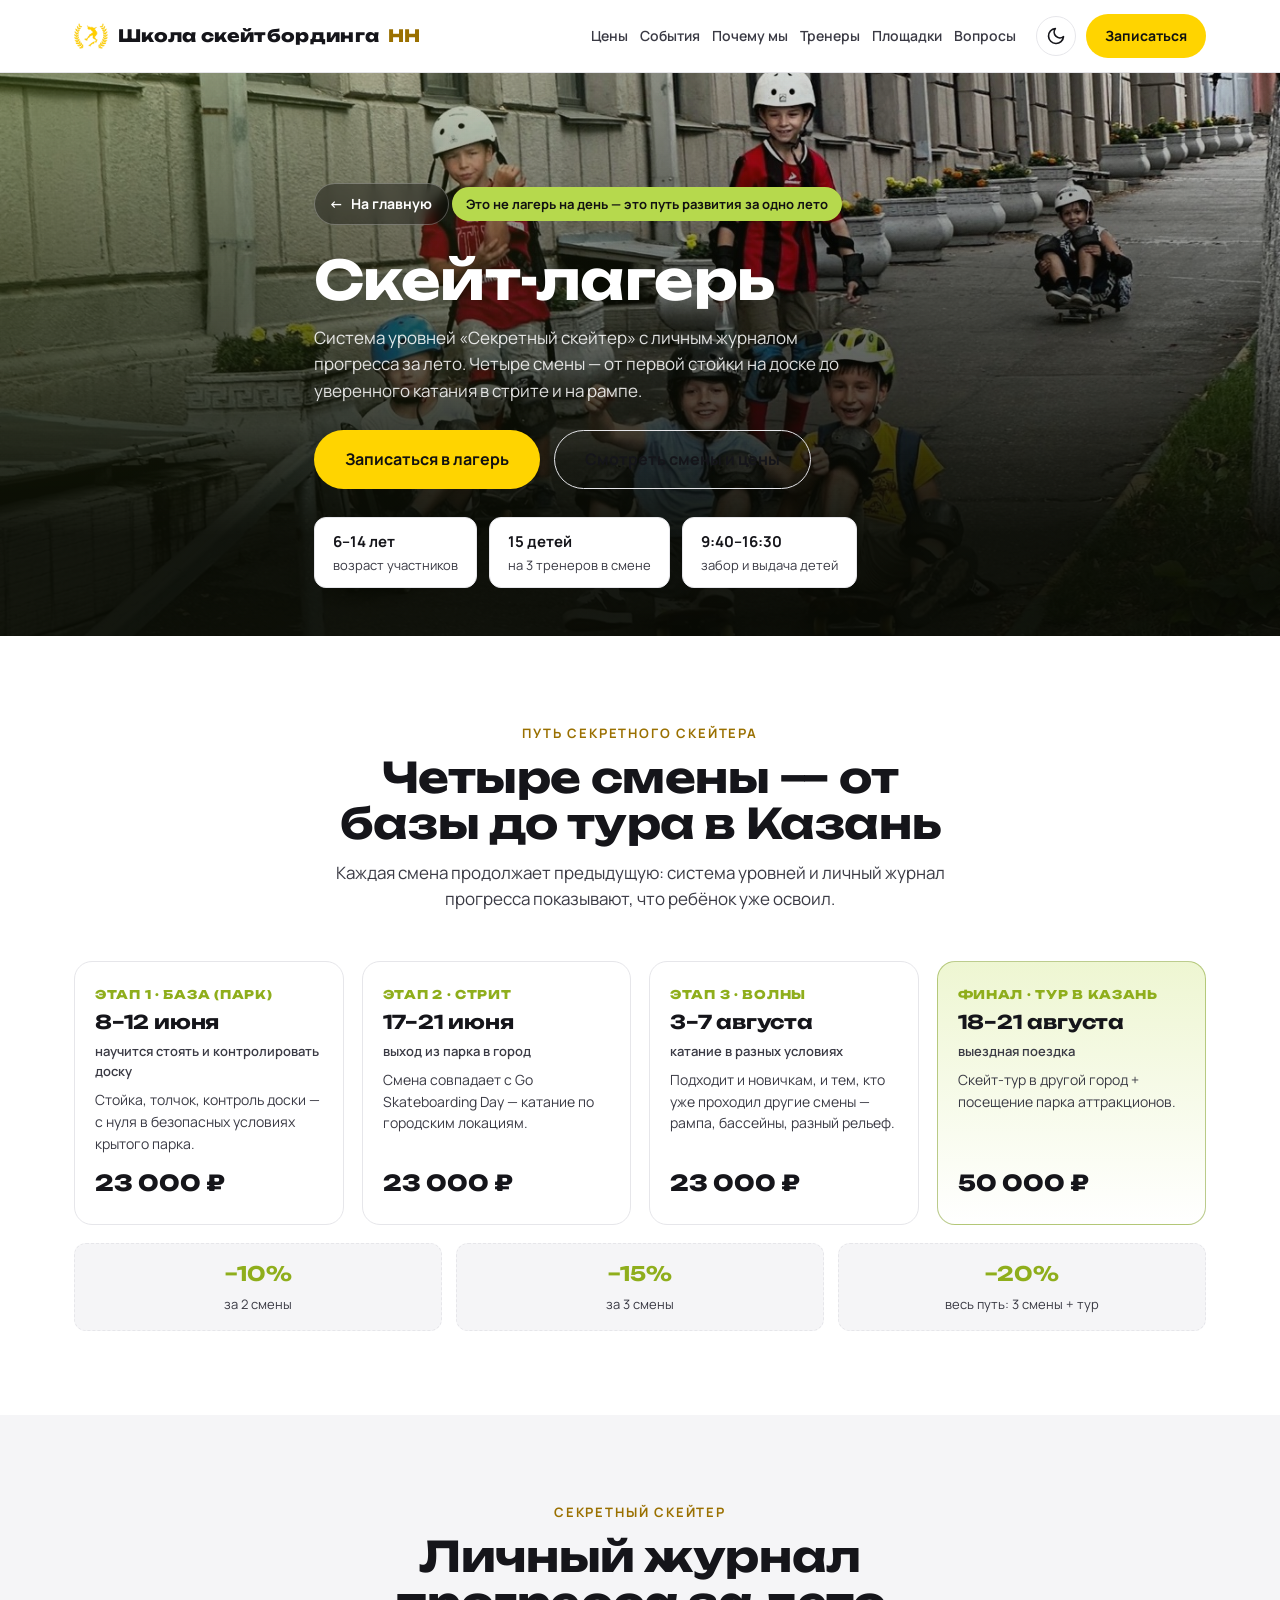
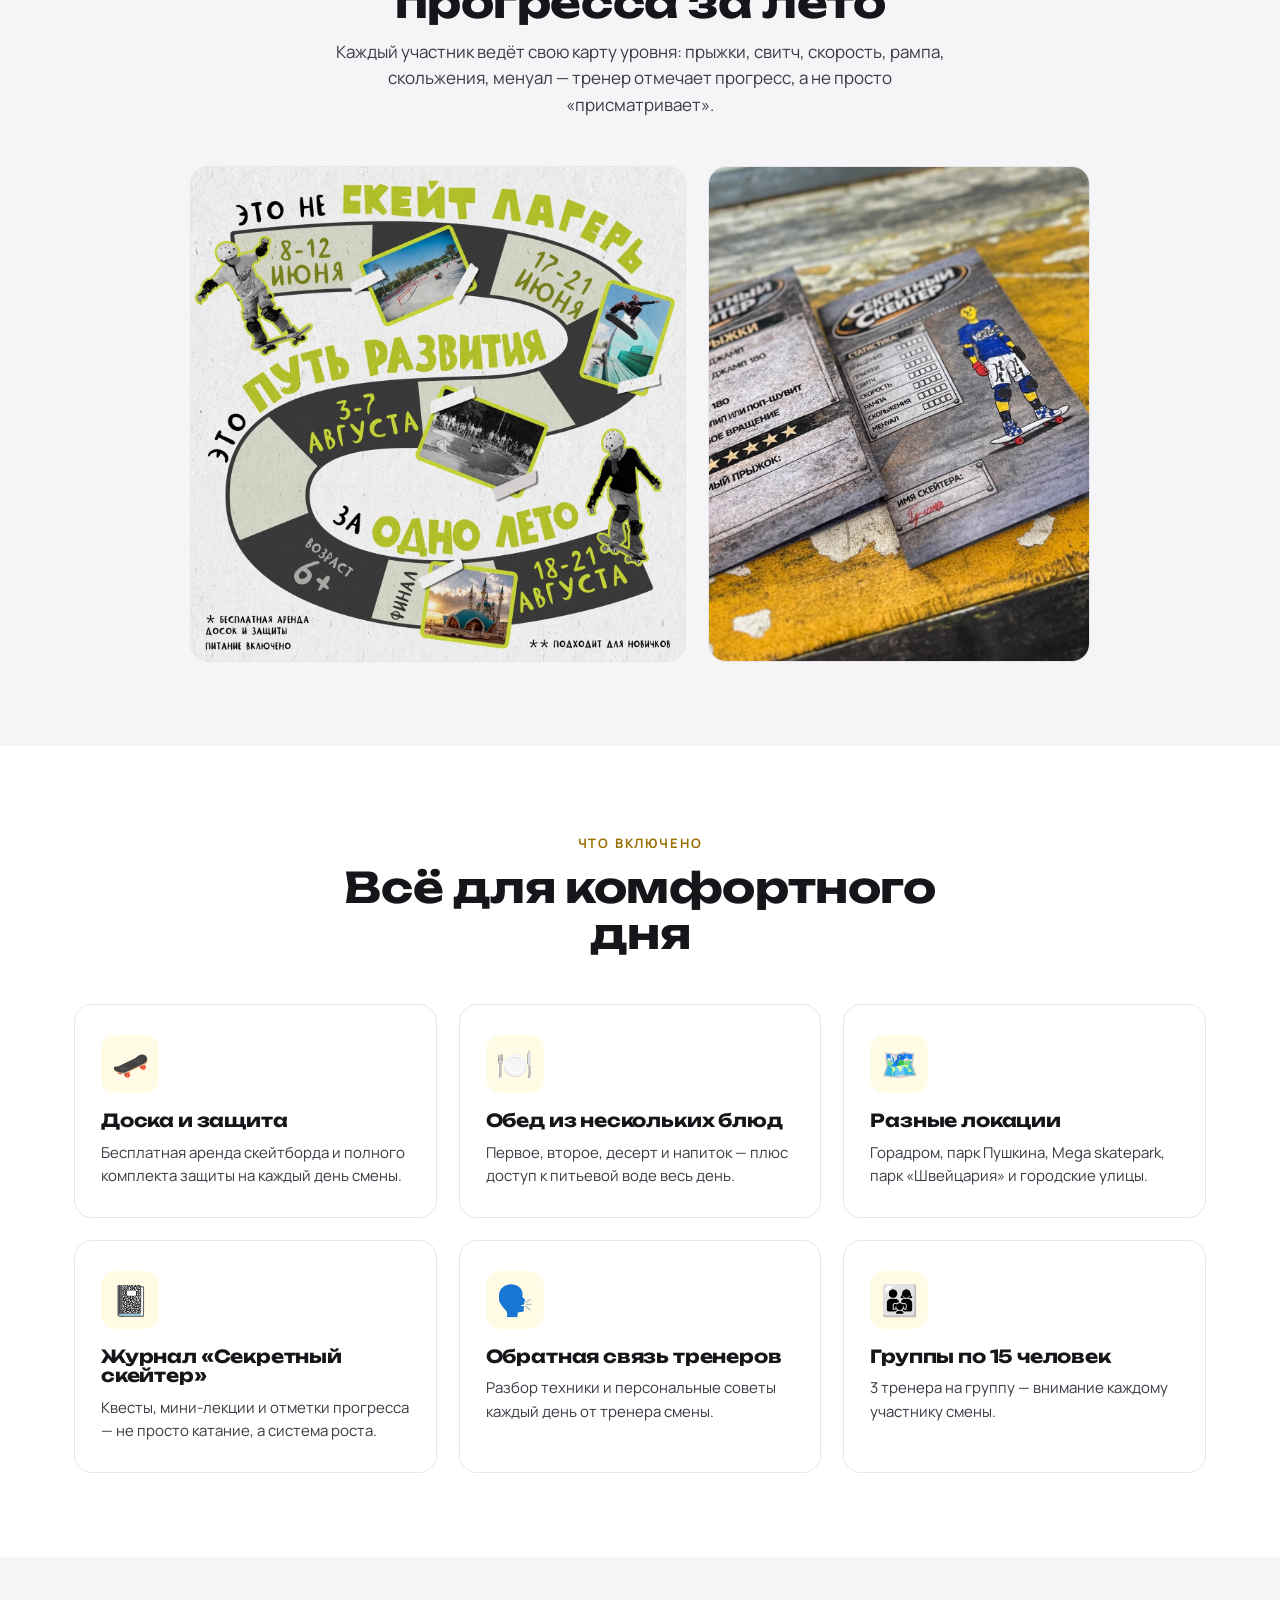
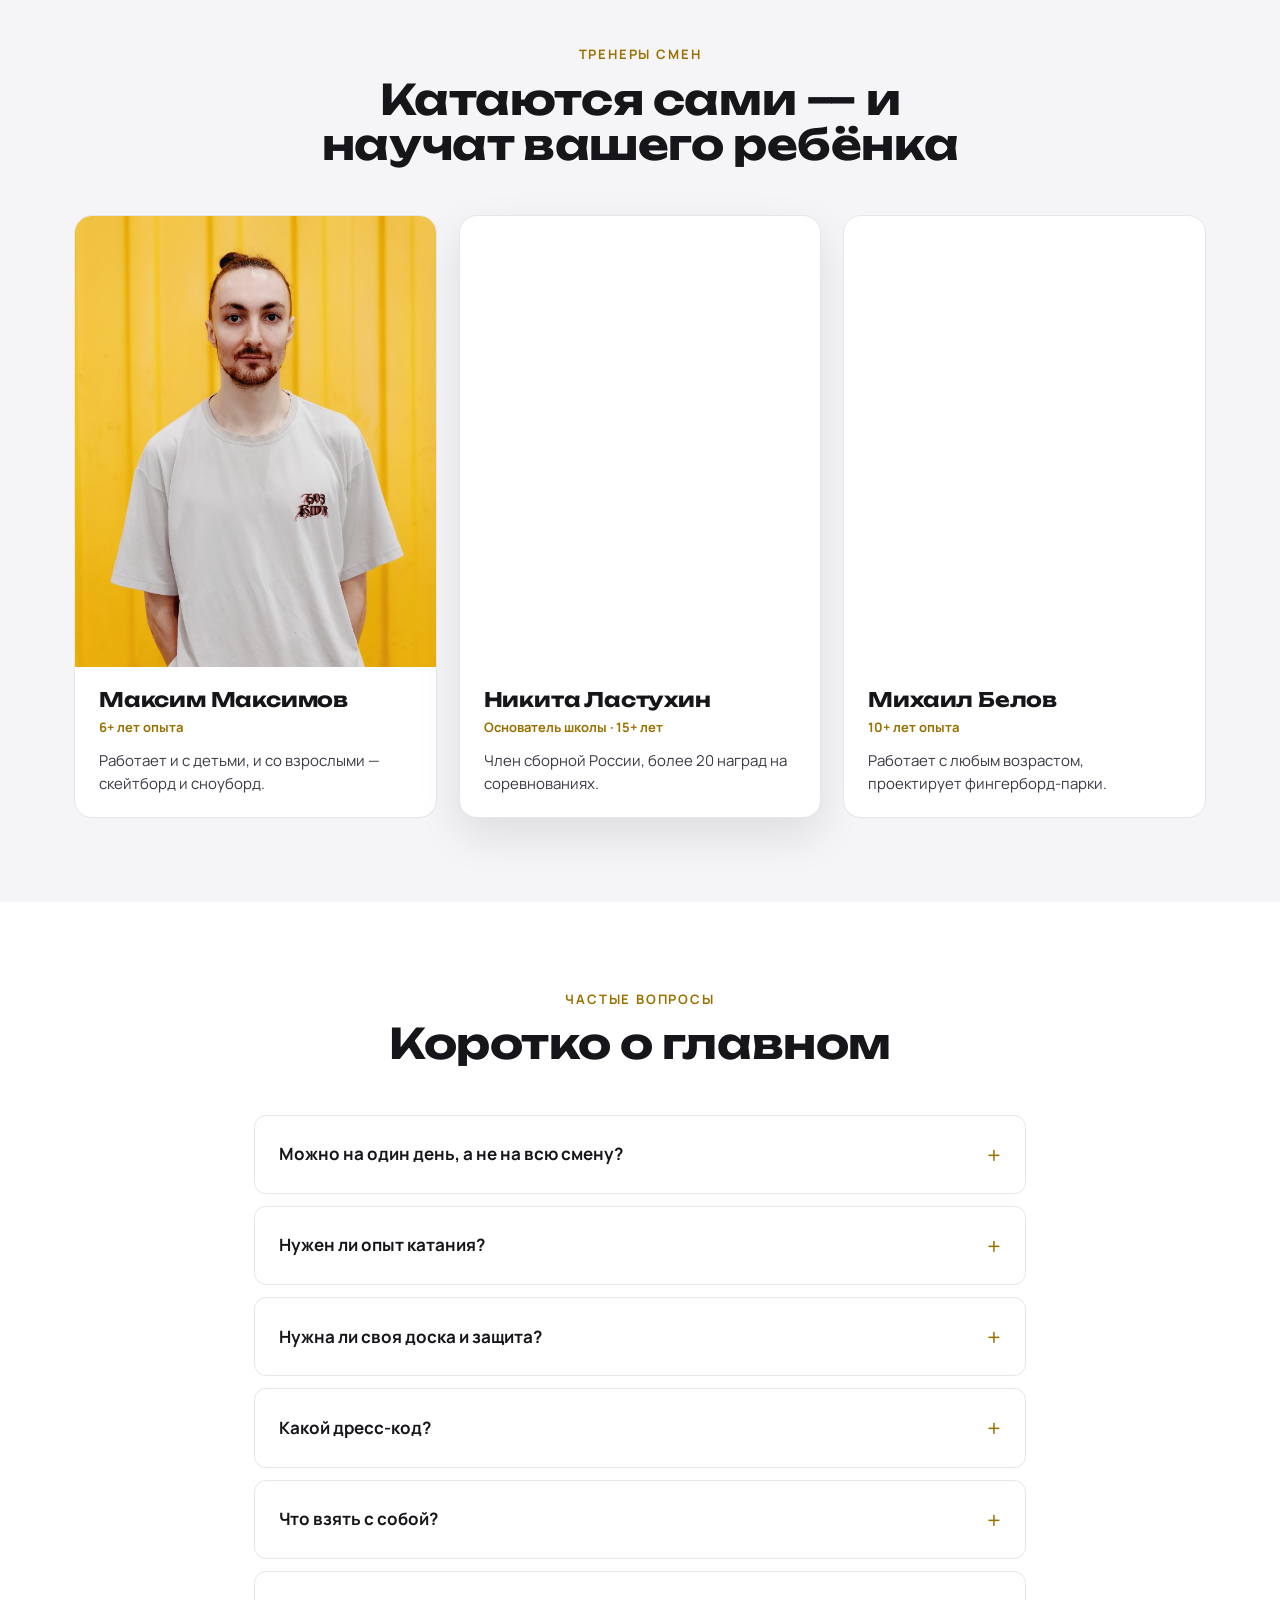
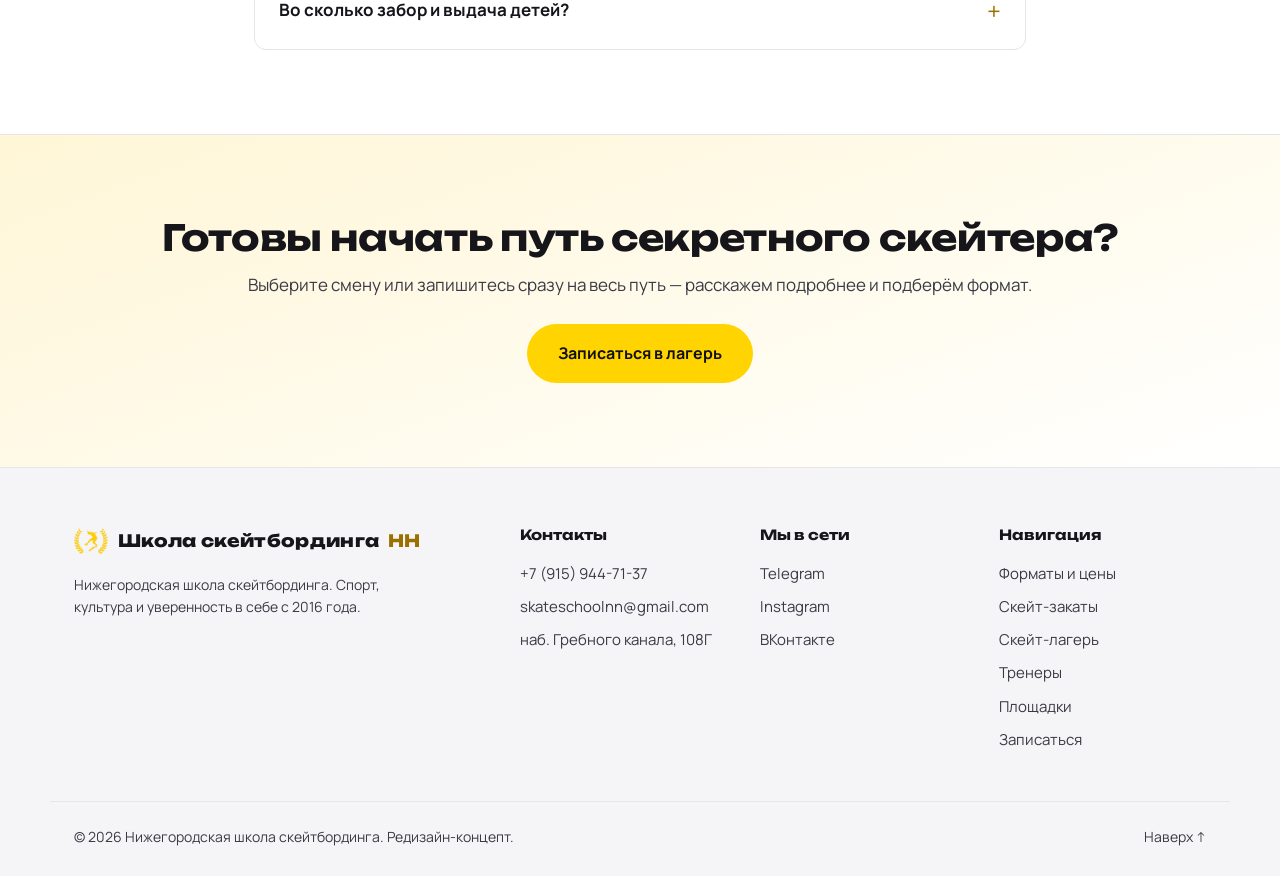
==== skate-camp.html @ db67fbb5 "skate-sunset.html + skate-camp.html as real pages with seamless soft-nav Events section now links to" ====
<!DOCTYPE html>
<html lang="ru">
<head>
  <meta charset="UTF-8" />
  <meta name="viewport" content="width=device-width, initial-scale=1.0" />
  <title>Скейт-лагерь в Нижнем Новгороде — путь развития за одно лето</title>
  <meta name="description" content="Городской скейт-лагерь для детей 6-14 лет. Четыре смены за лето, система уровней «Секретный скейтер», доска и защита включены, обед и вода. Тур в Казань в финале." />
  <meta name="theme-color" content="#0c0c0e" />
  <meta property="og:type" content="website" />
  <meta property="og:locale" content="ru_RU" />
  <meta property="og:site_name" content="Школа скейтбординга НН" />
  <meta property="og:title" content="Скейт-лагерь в Нижнем Новгороде" />
  <meta property="og:description" content="Не лагерь на день, а путь развития за одно лето. Четыре смены, система уровней, доска и защита включены." />
  <meta property="og:image" content="assets/img/events/camp-kids.jpg" />
  <meta name="twitter:card" content="summary_large_image" />
  <link rel="icon" type="image/x-icon" href="assets/img/favicon.ico" />
  <link rel="preconnect" href="https://fonts.googleapis.com" />
  <link rel="preconnect" href="https://fonts.gstatic.com" crossorigin />
  <link href="https://fonts.googleapis.com/css2?family=Unbounded:wght@400;600;700;800&family=Manrope:wght@400;500;600;700;800&display=swap" rel="stylesheet" />
  <link rel="stylesheet" href="styles.css?v=2" />
  <script>
    (function () {
      try {
        var saved = localStorage.getItem('theme');
        var system = window.matchMedia('(prefers-color-scheme: dark)').matches ? 'dark' : 'light';
        document.documentElement.setAttribute('data-theme', saved || system);
      } catch (e) {
        document.documentElement.setAttribute('data-theme', 'dark');
      }
    })();
  </script>
</head>
<body>

  <!-- ===== HEADER ===== -->
  <header class="header" id="top">
    <div class="container header__inner">
      <a href="index.html" class="logo">
        <img src="assets/img/emblem.png" alt="Нижегородская школа скейтбординга" class="logo__mark" width="34" height="34" decoding="async" />
        <span class="logo__text">Школа скейтбординга<span class="logo__accent"> НН</span></span>
      </a>
      <nav class="nav" id="nav">
        <a href="index.html#formats" class="nav__link">Цены</a>
        <a href="index.html#events" class="nav__link">События</a>
        <a href="index.html#why" class="nav__link">Почему мы</a>
        <a href="index.html#coaches" class="nav__link">Тренеры</a>
        <a href="index.html#spots" class="nav__link">Площадки</a>
        <a href="index.html#faq" class="nav__link">Вопросы</a>
        <a href="tel:+79159447137" class="nav__phone">+7 (915) 944-71-37</a>
        <a href="index.html#book" class="btn btn--primary nav__cta">Записаться на пробное</a>
      </nav>
      <div class="header__cta">
        <a href="tel:+79159447137" class="header__phone">+7 (915) 944-71-37</a>
        <button class="theme-toggle" id="themeToggle" aria-label="Переключить тему" title="Светлая / тёмная тема">
          <svg class="theme-toggle__sun" viewBox="0 0 24 24" width="20" height="20" fill="none" stroke="currentColor" stroke-width="2" stroke-linecap="round">
            <circle cx="12" cy="12" r="4"></circle>
            <path d="M12 2v2M12 20v2M4.9 4.9l1.4 1.4M17.7 17.7l1.4 1.4M2 12h2M20 12h2M4.9 19.1l1.4-1.4M17.7 6.3l1.4-1.4"></path>
          </svg>
          <svg class="theme-toggle__moon" viewBox="0 0 24 24" width="20" height="20" fill="none" stroke="currentColor" stroke-width="2" stroke-linecap="round" stroke-linejoin="round">
            <path d="M21 12.8A9 9 0 1 1 11.2 3a7 7 0 0 0 9.8 9.8z"></path>
          </svg>
        </button>
        <a href="index.html#book" class="btn btn--primary btn--sm">Записаться</a>
      </div>
      <button class="burger" id="burger" aria-label="Открыть меню" aria-controls="nav" aria-expanded="false">
        <span></span><span></span><span></span>
      </button>
    </div>
  </header>

  <main id="page-main">

  <!-- ===== HERO ===== -->
  <section class="subpage-hero subpage-hero--camp" style="background-image:url(assets/img/events/camp-kids.jpg)">
    <div class="subpage-hero__overlay"></div>
    <div class="container subpage-hero__inner">
      <a href="index.html" class="back-link"><span class="back-link__arrow">←</span> На главную</a>
      <span class="subpage-hero__badge">Это не лагерь на день — это путь развития за одно лето</span>
      <h1>Скейт-лагерь</h1>
      <p class="subpage-hero__lead">Система уровней «Секретный скейтер» с личным журналом прогресса за лето. Четыре смены — от первой стойки на доске до уверенного катания в стрите и на рампе.</p>
      <div class="subpage-hero__actions">
        <a href="index.html?format=camp#book" class="btn btn--primary btn--lg">Записаться в лагерь</a>
        <a href="#stages" class="btn btn--ghost btn--lg">Смотреть смены и цены</a>
      </div>
      <ul class="info-chips">
        <li><b>6–14 лет</b><span>возраст участников</span></li>
        <li><b>15 детей</b><span>на 3 тренеров в смене</span></li>
        <li><b>9:40–16:30</b><span>забор и выдача детей</span></li>
      </ul>
    </div>
  </section>

  <!-- ===== ПУТЬ СЕКРЕТНОГО СКЕЙТЕРА (роадмап) ===== -->
  <section class="section" id="stages">
    <div class="container">
      <div class="section__head">
        <span class="eyebrow">Путь секретного скейтера</span>
        <h2 class="section__title">Четыре смены — от базы до тура в Казань</h2>
        <p class="section__sub">Каждая смена продолжает предыдущую: система уровней и личный журнал прогресса показывают, что ребёнок уже освоил.</p>
      </div>
      <div class="stage-grid">
        <article class="stage-card">
          <span class="stage-card__num">Этап 1 · База (парк)</span>
          <h3>8–12 июня</h3>
          <span class="stage-card__date">научится стоять и контролировать доску</span>
          <p>Стойка, толчок, контроль доски — с нуля в безопасных условиях крытого парка.</p>
          <div class="stage-card__price">23 000 ₽</div>
        </article>
        <article class="stage-card">
          <span class="stage-card__num">Этап 2 · Стрит</span>
          <h3>17–21 июня</h3>
          <span class="stage-card__date">выход из парка в город</span>
          <p>Смена совпадает с Go Skateboarding Day — катание по городским локациям.</p>
          <div class="stage-card__price">23 000 ₽</div>
        </article>
        <article class="stage-card">
          <span class="stage-card__num">Этап 3 · Волны</span>
          <h3>3–7 августа</h3>
          <span class="stage-card__date">катание в разных условиях</span>
          <p>Подходит и новичкам, и тем, кто уже проходил другие смены — рампа, бассейны, разный рельеф.</p>
          <div class="stage-card__price">23 000 ₽</div>
        </article>
        <article class="stage-card stage-card--tour">
          <span class="stage-card__num">Финал · Тур в Казань</span>
          <h3>18–21 августа</h3>
          <span class="stage-card__date">выездная поездка</span>
          <p>Скейт-тур в другой город + посещение парка аттракционов.</p>
          <div class="stage-card__price">50 000 ₽</div>
        </article>
      </div>
      <ul class="discount-row">
        <li><b>−10%</b><span>за 2 смены</span></li>
        <li><b>−15%</b><span>за 3 смены</span></li>
        <li><b>−20%</b><span>весь путь: 3 смены + тур</span></li>
      </ul>
    </div>
  </section>

  <!-- ===== АФИША И ЖУРНАЛ ПРОГРЕССА ===== -->
  <section class="section section--dark">
    <div class="container">
      <div class="section__head">
        <span class="eyebrow">Секретный скейтер</span>
        <h2 class="section__title">Личный журнал прогресса за лето</h2>
        <p class="section__sub">Каждый участник ведёт свою карту уровня: прыжки, свитч, скорость, рампа, скольжения, менуал — тренер отмечает прогресс, а не просто «присматривает».</p>
      </div>
      <div class="features" style="grid-template-columns: 1.3fr 1fr; max-width: 900px; margin: 0 auto; align-items: stretch;">
        <img src="assets/img/events/camp-roadmap.jpg" alt="Карта пути секретного скейтера: смены, даты, финал в Казани" loading="lazy" decoding="async" style="width:100%; height:100%; object-fit:cover; border-radius: var(--radius); border: 1px solid var(--line);" />
        <img src="assets/img/events/camp-journal.jpg" alt="Карточки «Секретный скейтер» — личный журнал прогресса ребёнка" loading="lazy" decoding="async" style="width:100%; height:100%; object-fit:cover; border-radius: var(--radius); border: 1px solid var(--line);" />
      </div>
    </div>
  </section>

  <!-- ===== ЧТО ВКЛЮЧЕНО ===== -->
  <section class="section">
    <div class="container">
      <div class="section__head">
        <span class="eyebrow">Что включено</span>
        <h2 class="section__title">Всё для комфортного дня</h2>
      </div>
      <div class="features">
        <div class="feature">
          <div class="feature__icon">🛹</div>
          <h3>Доска и защита</h3>
          <p>Бесплатная аренда скейтборда и полного комплекта защиты на каждый день смены.</p>
        </div>
        <div class="feature">
          <div class="feature__icon">🍽️</div>
          <h3>Обед из нескольких блюд</h3>
          <p>Первое, второе, десерт и напиток — плюс доступ к питьевой воде весь день.</p>
        </div>
        <div class="feature">
          <div class="feature__icon">🗺️</div>
          <h3>Разные локации</h3>
          <p>Горадром, парк Пушкина, Mega skatepark, парк «Швейцария» и городские улицы.</p>
        </div>
        <div class="feature">
          <div class="feature__icon">📓</div>
          <h3>Журнал «Секретный скейтер»</h3>
          <p>Квесты, мини-лекции и отметки прогресса — не просто катание, а система роста.</p>
        </div>
        <div class="feature">
          <div class="feature__icon">🗣️</div>
          <h3>Обратная связь тренеров</h3>
          <p>Разбор техники и персональные советы каждый день от тренера смены.</p>
        </div>
        <div class="feature">
          <div class="feature__icon">👨‍👩‍👧</div>
          <h3>Группы по 15 человек</h3>
          <p>3 тренера на группу — внимание каждому участнику смены.</p>
        </div>
      </div>
    </div>
  </section>

  <!-- ===== ТРЕНЕРЫ ===== -->
  <section class="section section--dark" id="coaches">
    <div class="container">
      <div class="section__head">
        <span class="eyebrow">Тренеры смен</span>
        <h2 class="section__title">Катаются сами — и научат вашего ребёнка</h2>
      </div>
      <div class="coaches">
        <article class="coach">
          <div class="coach__photo"><img src="assets/img/coach-1.jpg" alt="Максим Максимов" loading="lazy" decoding="async" width="480" height="600" /></div>
          <div class="coach__info">
            <h3>Максим Максимов</h3>
            <span class="coach__role">6+ лет опыта</span>
            <p>Работает и с детьми, и со взрослыми — скейтборд и сноуборд.</p>
          </div>
        </article>
        <article class="coach coach--featured">
          <div class="coach__photo"><img src="assets/img/coach-2.jpg" alt="Никита Ластухин" loading="lazy" decoding="async" width="480" height="600" /></div>
          <div class="coach__info">
            <h3>Никита Ластухин</h3>
            <span class="coach__role">Основатель школы · 15+ лет</span>
            <p>Член сборной России, более 20 наград на соревнованиях.</p>
          </div>
        </article>
        <article class="coach">
          <div class="coach__photo"><img src="assets/img/coach-3.jpg" alt="Михаил Белов" loading="lazy" decoding="async" width="480" height="600" /></div>
          <div class="coach__info">
            <h3>Михаил Белов</h3>
            <span class="coach__role">10+ лет опыта</span>
            <p>Работает с любым возрастом, проектирует фингерборд-парки.</p>
          </div>
        </article>
      </div>
    </div>
  </section>

  <!-- ===== FAQ ===== -->
  <section class="section" id="faq">
    <div class="container container--narrow">
      <div class="section__head">
        <span class="eyebrow">Частые вопросы</span>
        <h2 class="section__title">Коротко о главном</h2>
      </div>
      <div class="faq">
        <details class="faq__item">
          <summary>Можно на один день, а не на всю смену?</summary>
          <div class="faq__a">Нет, группы закрытые — до 15 человек на смену, разовое посещение не предусмотрено.</div>
        </details>
        <details class="faq__item">
          <summary>Нужен ли опыт катания?</summary>
          <div class="faq__a">Нет. Программа рассчитана на разный уровень — тренеры дифференцируют нагрузку и задания внутри группы.</div>
        </details>
        <details class="faq__item">
          <summary>Нужна ли своя доска и защита?</summary>
          <div class="faq__a">Нет, аренда скейтборда и защиты входит в стоимость смены.</div>
        </details>
        <details class="faq__item">
          <summary>Какой дресс-код?</summary>
          <div class="faq__a">Строгого дресс-кода нет — удобная спортивная одежда по погоде и обувь на плоской подошве.</div>
        </details>
        <details class="faq__item">
          <summary>Что взять с собой?</summary>
          <div class="faq__a">Обед уже включён, но можно взять лёгкий перекус. Вода доступна в течение всего дня.</div>
        </details>
        <details class="faq__item">
          <summary>Во сколько забор и выдача детей?</summary>
          <div class="faq__a">Сбор в 9:40, выдача с 16:30 до 21:00 в зависимости от смены.</div>
        </details>
      </div>
    </div>
  </section>

  <!-- ===== CTA ===== -->
  <section class="book" id="cta">
    <div class="container" style="text-align:center;">
      <h2 style="font-size: clamp(26px,3vw,36px); margin-bottom: 14px;">Готовы начать путь секретного скейтера?</h2>
      <p style="color:var(--muted); font-size:17px; margin-bottom: 26px;">Выберите смену или запишитесь сразу на весь путь — расскажем подробнее и подберём формат.</p>
      <a href="index.html?format=camp#book" class="btn btn--primary btn--lg">Записаться в лагерь</a>
    </div>
  </section>

  </main>

  <!-- ===== FOOTER ===== -->
  <footer class="footer">
    <div class="container footer__inner">
      <div class="footer__brand">
        <a href="index.html" class="logo">
          <img src="assets/img/emblem.png" alt="" class="logo__mark" loading="lazy" decoding="async" width="34" height="34" />
          <span class="logo__text">Школа скейтбординга<span class="logo__accent"> НН</span></span>
        </a>
        <p>Нижегородская школа скейтбординга. Спорт, культура и уверенность в себе с 2016 года.</p>
      </div>
      <div class="footer__col">
        <h4>Контакты</h4>
        <a href="tel:+79159447137">+7 (915) 944-71-37</a>
        <a href="mailto:skateschoolnn@gmail.com">skateschoolnn@gmail.com</a>
        <span>наб. Гребного канала, 108Г</span>
      </div>
      <div class="footer__col">
        <h4>Мы в сети</h4>
        <a href="https://t.me/skateschoolnino" target="_blank" rel="noopener">Telegram</a>
        <a href="https://www.instagram.com/skateschoolnn" target="_blank" rel="noopener">Instagram</a>
        <a href="https://vk.com/skateschoolnn" target="_blank" rel="noopener">ВКонтакте</a>
      </div>
      <div class="footer__col">
        <h4>Навигация</h4>
        <a href="index.html#formats">Форматы и цены</a>
        <a href="skate-sunset.html">Скейт-закаты</a>
        <a href="skate-camp.html">Скейт-лагерь</a>
        <a href="index.html#coaches">Тренеры</a>
        <a href="index.html#spots">Площадки</a>
        <a href="index.html#book">Записаться</a>
      </div>
    </div>
    <div class="container footer__bottom">
      <span>© 2026 Нижегородская школа скейтбординга. Редизайн-концепт.</span>
      <a href="index.html" class="footer__up">Наверх ↑</a>
    </div>
  </footer>

  <script src="script.js?v=4"></script>
</body>
</html>
---- styles.css ----
/* ===== VARIABLES ===== */
:root, [data-theme="dark"] {
  --bg: #0c0c0e;
  --bg-soft: #141417;
  --bg-card: #18181c;
  --bg-card-2: #1e1e23;
  --line: #2a2a30;
  --text: #f4f4f5;
  --muted: #a1a1aa;
  --accent: #ffd400;
  --accent-2: #ffe357;
  --accent-text: #ffd400;      /* акцентный ТЕКСТ */
  --feature-fill: linear-gradient(180deg, #201d0c, var(--bg-card));
  --tint: linear-gradient(160deg, #1a1808, var(--bg));
  --shadow: 0 20px 50px rgba(0,0,0,.35);
  --radius: 18px;
  --radius-sm: 12px;
  --maxw: 1180px;
  --ease: cubic-bezier(.22,.61,.36,1);
}

/* ===== СВЕТЛАЯ ТЕМА ===== */
[data-theme="light"] {
  --bg: #ffffff;
  --bg-soft: #f5f5f7;
  --bg-card: #ffffff;
  --bg-card-2: #f0f0f2;
  --line: #e6e6ea;
  --text: #15151a;
  --muted: #3a3a44;
  --accent: #ffd400;
  --accent-2: #ffdd33;
  --accent-text: #9a7000;      /* тёмный янтарь — читается на белом */
  --feature-fill: linear-gradient(180deg, #fff8df, var(--bg-card));
  --tint: linear-gradient(160deg, #fff6d6, #ffffff);
  --shadow: 0 18px 44px rgba(20,20,30,.1);
}
[data-theme="light"] .coach__photo img { filter: none; }
[data-theme="light"] .header { background: rgba(255,255,255,.85); }
[data-theme="light"] .hero__media-tag { background: rgba(255,255,255,.82); }
html { transition: background .3s var(--ease); }
body, .header, .section, .price-card, .feature, .coach, .spot, .footer,
.field input, .field select, .book__form, .tabs, .faq__item {
  transition: background-color .3s var(--ease), border-color .3s var(--ease), color .3s var(--ease);
}

* { margin: 0; padding: 0; box-sizing: border-box; }
html { scroll-behavior: smooth; scroll-padding-top: 84px; }
body {
  font-family: 'Manrope', system-ui, sans-serif;
  background: var(--bg);
  color: var(--text);
  line-height: 1.55;
  -webkit-font-smoothing: antialiased;
  overflow-x: hidden;
}
img { max-width: 100%; display: block; }
a { color: inherit; text-decoration: none; }

.container { width: 100%; max-width: var(--maxw); margin: 0 auto; padding: 0 24px; }
.container--narrow { max-width: 820px; }
.accent { color: var(--accent-text); }

h1, h2, h3, .logo__text { font-family: 'Unbounded', sans-serif; line-height: 1.08; letter-spacing: -.01em; }

/* ===== BUTTONS ===== */
.btn {
  display: inline-flex; align-items: center; justify-content: center; gap: 8px;
  font-family: 'Manrope', sans-serif; font-weight: 700; font-size: 15px;
  padding: 13px 24px; border-radius: 999px; border: 1px solid transparent;
  cursor: pointer; transition: transform .2s var(--ease), background .2s, color .2s, border-color .2s;
  white-space: nowrap;
}
.btn--primary { background: var(--accent); color: #111; }
.btn--primary:hover { background: var(--accent-2); transform: translateY(-2px); }
.btn--ghost { background: transparent; color: var(--text); border-color: var(--line); }
.btn--ghost:hover { border-color: var(--accent-text); color: var(--accent-text); transform: translateY(-2px); }
.btn--sm { padding: 10px 18px; font-size: 14px; }
.btn--lg { padding: 16px 30px; font-size: 16px; }
.btn--block { width: 100%; }

/* ===== HEADER ===== */
.header {
  position: sticky; top: 0; z-index: 100;
  background: rgba(12,12,14,.82); backdrop-filter: blur(14px);
  border-bottom: 1px solid var(--line);
}
.header__inner { display: flex; align-items: center; gap: 20px; height: 72px; }
.logo { display: flex; align-items: center; gap: 10px; flex-shrink: 0; }
.logo__mark { width: 34px; height: 34px; object-fit: contain; }
.logo__text { font-weight: 800; font-size: 17px; letter-spacing: .02em; white-space: nowrap; }
.logo__accent { color: var(--accent-text); margin-left: 4px; }
.nav { display: flex; align-items: center; gap: 12px; margin-left: auto; }
.nav__link { color: var(--muted); font-weight: 600; font-size: 14px; transition: color .2s; white-space: nowrap; }
.nav__link:hover { color: var(--text); }
.nav__phone, .nav__cta { display: none; }
.header__cta { display: flex; align-items: center; gap: 10px; flex-shrink: 0; }
.header__phone { font-weight: 700; font-size: 15px; white-space: nowrap; }
.header__phone:hover { color: var(--accent-text); }
.burger { display: none; flex-direction: column; gap: 5px; background: none; border: 0; cursor: pointer; padding: 6px; }
.burger span { width: 24px; height: 2px; background: var(--text); transition: .3s; }
.burger.is-open span:nth-child(1) { transform: translateY(7px) rotate(45deg); }
.burger.is-open span:nth-child(2) { opacity: 0; }
.burger.is-open span:nth-child(3) { transform: translateY(-7px) rotate(-45deg); }

/* ===== THEME TOGGLE ===== */
.theme-toggle {
  display: grid; place-items: center; width: 40px; height: 40px;
  border-radius: 999px; border: 1px solid var(--line); background: var(--bg-card);
  color: var(--text); cursor: pointer; transition: border-color .2s, color .2s, transform .2s;
}
.theme-toggle:hover { border-color: var(--accent-text); color: var(--accent-text); transform: translateY(-2px); }
.theme-toggle svg { display: none; }
[data-theme="dark"] .theme-toggle__sun { display: block; }
[data-theme="light"] .theme-toggle__moon { display: block; }

/* ===== HERO ===== */
.hero { position: relative; padding: 70px 0 64px; overflow: hidden; }
.hero__bg {
  position: absolute; inset: 0; z-index: 0;
  background:
    radial-gradient(60% 50% at 75% 15%, rgba(255,212,0,.16), transparent 70%),
    radial-gradient(50% 60% at 10% 90%, rgba(255,212,0,.07), transparent 70%);
}
.hero__inner { position: relative; z-index: 1; display: grid; grid-template-columns: 1.05fr .95fr; gap: 48px; align-items: center; }
.badge {
  display: inline-block; padding: 7px 14px; border-radius: 999px;
  background: rgba(255,212,0,.12); color: var(--accent-text);
  font-weight: 700; font-size: 13px; letter-spacing: .02em; margin-bottom: 22px;
}
.hero__title { font-size: clamp(36px, 5.2vw, 62px); font-weight: 800; margin-bottom: 20px; }
.hero__lead { color: var(--muted); font-size: 18px; max-width: 540px; margin-bottom: 30px; }
.hero__actions { display: flex; flex-wrap: wrap; gap: 14px; margin-bottom: 38px; }
.hero__facts { list-style: none; display: grid; grid-template-columns: repeat(3,1fr); gap: 18px; }
.hero__facts li { display: flex; flex-direction: column; gap: 3px; padding-left: 14px; border-left: 2px solid var(--accent); }
.hero__facts b { font-size: 16px; }
.hero__facts span { color: var(--muted); font-size: 13px; line-height: 1.35; }
.hero__media { position: relative; }
.hero__media img { width: 100%; aspect-ratio: 4/5; object-fit: cover; border-radius: var(--radius); }
.hero__media-tag {
  position: absolute; left: 16px; bottom: 16px;
  display: flex; align-items: center; gap: 8px;
  background: rgba(12,12,14,.78); backdrop-filter: blur(8px);
  padding: 9px 14px; border-radius: 999px; font-size: 13px; font-weight: 600;
  border: 1px solid var(--line);
}
.dot { width: 8px; height: 8px; border-radius: 50%; background: var(--accent); box-shadow: 0 0 0 4px rgba(255,212,0,.2); }

/* ===== STATS ===== */
.stats { border-top: 1px solid var(--line); border-bottom: 1px solid var(--line); background: var(--bg-soft); }
.stats__grid { display: grid; grid-template-columns: repeat(4,1fr); }
.stat { padding: 30px 16px; text-align: center; border-right: 1px solid var(--line); }
.stat:last-child { border-right: 0; }
.stat__num { display: block; font-family: 'Unbounded', sans-serif; font-weight: 800; font-size: 38px; color: var(--accent-text); }
.stat__label { color: var(--muted); font-size: 14px; font-weight: 600; }

/* ===== SECTIONS ===== */
.section { padding: 84px 0; }
.section--dark { background: var(--bg-soft); }
.section__head { text-align: center; max-width: 640px; margin: 0 auto 48px; }
.eyebrow { display: inline-block; color: var(--accent-text); font-weight: 700; font-size: 13px; letter-spacing: .14em; text-transform: uppercase; margin-bottom: 12px; }
.section__title { font-size: clamp(28px, 3.6vw, 42px); font-weight: 700; }
.section__sub { color: var(--muted); font-size: 17px; margin-top: 14px; }

/* ===== TABS / PRICING ===== */
.tabs { display: inline-flex; gap: 6px; padding: 6px; background: var(--bg-card); border: 1px solid var(--line); border-radius: 999px; margin: 0 auto 36px; left: 50%; position: relative; transform: translateX(-50%); }
.tab { background: none; border: 0; color: var(--muted); font-family: 'Manrope', sans-serif; font-weight: 700; font-size: 15px; padding: 10px 22px; border-radius: 999px; cursor: pointer; transition: .2s; }
.tab.is-active { background: var(--accent); color: #111; }
.tab:not(.is-active):hover { color: var(--text); }

.pricing { display: none; grid-template-columns: repeat(3,1fr); gap: 22px; }
.pricing.is-active { display: grid; animation: fade .4s var(--ease); }
@keyframes fade { from { opacity: 0; transform: translateY(10px); } to { opacity: 1; transform: none; } }

.price-card { position: relative; background: var(--bg-card); border: 1px solid var(--line); border-radius: var(--radius); padding: 30px 26px; display: flex; flex-direction: column; transition: transform .25s var(--ease), border-color .25s; }
.price-card:hover { transform: translateY(-6px); border-color: #3a3a42; }
.price-card--featured { background: var(--feature-fill); border-color: rgba(255,212,0,.45); }
.price-card__tag { position: absolute; top: -11px; right: 22px; background: var(--accent); color: #111; font-size: 12px; font-weight: 800; padding: 4px 12px; border-radius: 999px; }
.price-card h3 { font-size: 20px; font-weight: 700; margin-bottom: 14px; }
.price { font-family: 'Unbounded', sans-serif; font-weight: 800; font-size: 26px; color: var(--muted); }
.price span { font-size: 40px; color: var(--text); }
.price-card__meta { color: var(--muted); font-size: 14px; margin: 8px 0 20px; }
.price-card__list { list-style: none; display: flex; flex-direction: column; gap: 11px; margin-bottom: 26px; flex: 1; }
.price-card__list li { position: relative; padding-left: 26px; font-size: 15px; color: var(--text); }
[data-theme="light"] .price-card__list li { color: #0d0d12; }
.price-card__list li::before { content: ""; position: absolute; left: 0; top: 7px; width: 14px; height: 8px; border-left: 2px solid var(--accent-text); border-bottom: 2px solid var(--accent-text); transform: rotate(-45deg); }

/* ===== OFFERS ===== */
.offers { display: grid; grid-template-columns: repeat(2, minmax(0, 1fr)); gap: 22px; margin-top: 26px; }
.offer { display: flex; align-items: center; gap: 20px; min-width: 0; background: var(--bg-card); border: 1px dashed var(--line); border-radius: var(--radius); padding: 22px 26px; }
.offer > * { min-width: 0; }
.offer__price { font-family: 'Unbounded', sans-serif; font-weight: 800; font-size: 22px; color: var(--accent-text); white-space: nowrap; }
.offer__body { flex: 1; }
.offer__body h4 { font-size: 17px; margin-bottom: 4px; }
.offer__body p { color: var(--muted); font-size: 14px; }

/* ===== FEATURES ===== */
.features { display: grid; grid-template-columns: repeat(3,1fr); gap: 22px; }
.feature { background: var(--bg-card); border: 1px solid var(--line); border-radius: var(--radius); padding: 30px 26px; transition: transform .25s var(--ease), border-color .25s; }
.feature:hover { transform: translateY(-5px); border-color: rgba(255,212,0,.4); }
.feature__icon { font-size: 30px; width: 58px; height: 58px; display: grid; place-items: center; background: rgba(255,212,0,.1); border-radius: 14px; margin-bottom: 18px; }
.feature h3 { font-size: 18px; font-weight: 700; margin-bottom: 10px; }
.feature p { color: var(--muted); font-size: 15px; }

/* ===== COACHES ===== */
.coaches { display: grid; grid-template-columns: repeat(3,1fr); gap: 22px; align-items: start; }
.coach--featured { border-color: rgba(255,212,0,.5); transform: translateY(-8px); box-shadow: var(--shadow); }
.coach--featured:hover { transform: translateY(-14px); }
.coach { background: var(--bg-card); border: 1px solid var(--line); border-radius: var(--radius); overflow: hidden; transition: transform .25s var(--ease); }
.coach:hover { transform: translateY(-5px); }
.coach__photo { aspect-ratio: 4/5; overflow: hidden; }
.coach__photo img { width: 100%; height: 100%; object-fit: cover; filter: grayscale(.15); transition: .4s; }
.coach:hover .coach__photo img { filter: none; transform: scale(1.04); }
.coach__info { padding: 22px 24px; }
.coach__info h3 { font-size: 20px; font-weight: 700; }
.coach__role { display: block; color: var(--accent-text); font-size: 13px; font-weight: 700; margin: 6px 0 12px; }
.coach__info p { color: var(--muted); font-size: 15px; }

/* ===== SPOTS ===== */
.spots-layout { display: grid; grid-template-columns: 1fr 1.1fr; gap: 24px; align-items: stretch; }
.spots-list { display: flex; flex-direction: column; gap: 12px; }
.spot {
  display: flex; gap: 16px; align-items: center; text-align: left;
  background: var(--bg-card); border: 1px solid var(--line); border-radius: var(--radius);
  padding: 12px; cursor: pointer; transition: border-color .25s, transform .2s, background .25s;
  font-family: inherit; color: inherit; width: 100%;
}
.spot:hover { border-color: rgba(255,212,0,.45); transform: translateX(3px); }
.spot.is-active { border-color: var(--accent); background: var(--feature-fill); }
.spot img { width: 92px; height: 72px; object-fit: cover; border-radius: 10px; flex-shrink: 0; }
.spot__info h3 { font-size: 17px; font-weight: 700; margin-bottom: 4px; }
.spot__info p { color: var(--muted); font-size: 13px; }
.spot__tag { display: inline-block; background: var(--accent); color: #111; font-size: 11px; font-weight: 800; padding: 3px 9px; border-radius: 999px; margin-bottom: 6px; }
.spots-map { border-radius: var(--radius); overflow: hidden; border: 1px solid var(--line); min-height: 440px; }
.spots-map iframe { width: 100%; height: 100%; display: block; min-height: 440px; }

/* ===== EVENTS: SUNSETS & CAMP ===== */
.ev-tabs { display: grid; grid-template-columns: 1fr 1fr; gap: 20px; margin-bottom: 32px; }
.ev-tab {
  position: relative; overflow: hidden; text-align: left;
  min-height: 200px; border-radius: var(--radius); border: 1px solid var(--line);
  padding: 24px; display: flex; flex-direction: column; justify-content: space-between;
  background-size: cover; background-position: center;
  color: #fff; font-family: inherit;
  transition: transform .3s var(--ease), box-shadow .3s var(--ease);
}
.ev-tab:hover { transform: translateY(-6px); box-shadow: var(--shadow); }
.ev-tab.is-active { border-color: rgba(255,255,255,.5); }
/* Курсор-подсказка: у каждой карточки свой «переходный» курсор в цвет темы карточки */
/* Рука в белой перчатке с манжетой в цвет карточки — указательный палец служит «носиком» курсора */
.ev-tab--sunset {
  cursor: url("data:image/svg+xml;utf8,<svg xmlns='http://www.w3.org/2000/svg' width='40' height='47' viewBox='0 0 48 56'><rect x='10' y='42' width='30' height='10' rx='3' fill='%23e8373b' stroke='black' stroke-width='2'/><rect x='14' y='26' width='22' height='18' rx='9' fill='white' stroke='black' stroke-width='2'/><rect x='2' y='30' width='16' height='10' rx='5' fill='white' stroke='black' stroke-width='2' transform='rotate(-30 10 35)'/><rect x='38' y='18' width='8' height='12' rx='4' fill='white' stroke='black' stroke-width='2'/><rect x='31' y='14' width='9' height='16' rx='4.5' fill='white' stroke='black' stroke-width='2'/><rect x='23' y='10' width='10' height='20' rx='5' fill='white' stroke='black' stroke-width='2'/><rect x='10' y='4' width='12' height='26' rx='6' fill='white' stroke='black' stroke-width='2'/></svg>") 13 3, pointer;
}
.ev-tab--camp {
  cursor: url("data:image/svg+xml;utf8,<svg xmlns='http://www.w3.org/2000/svg' width='40' height='47' viewBox='0 0 48 56'><rect x='10' y='42' width='30' height='10' rx='3' fill='%237a9a1e' stroke='black' stroke-width='2'/><rect x='14' y='26' width='22' height='18' rx='9' fill='white' stroke='black' stroke-width='2'/><rect x='2' y='30' width='16' height='10' rx='5' fill='white' stroke='black' stroke-width='2' transform='rotate(-30 10 35)'/><rect x='38' y='18' width='8' height='12' rx='4' fill='white' stroke='black' stroke-width='2'/><rect x='31' y='14' width='9' height='16' rx='4.5' fill='white' stroke='black' stroke-width='2'/><rect x='23' y='10' width='10' height='20' rx='5' fill='white' stroke='black' stroke-width='2'/><rect x='10' y='4' width='12' height='26' rx='6' fill='white' stroke='black' stroke-width='2'/></svg>") 13 3, pointer;
}
.ev-tab__overlay { position: absolute; inset: 0; z-index: 0; }
.ev-tab--sunset .ev-tab__overlay { background: linear-gradient(160deg, rgba(232,55,59,.88), rgba(20,10,10,.55) 70%); }
.ev-tab--camp .ev-tab__overlay { background: linear-gradient(160deg, rgba(122,154,30,.88), rgba(10,16,4,.55) 70%); }
.ev-tab__icon { position: relative; z-index: 1; font-size: 26px; line-height: 1; margin-bottom: auto; }
.ev-tab__body { position: relative; z-index: 1; display: flex; flex-direction: column; gap: 4px; margin-top: 18px; }
.ev-tab__title { font-family: 'Unbounded', sans-serif; font-weight: 700; font-size: 22px; }
.ev-tab__sub { font-size: 14px; opacity: .88; font-weight: 500; }
.ev-tab__hint {
  position: relative; z-index: 1; display: inline-flex; align-items: center; gap: 6px;
  margin-top: 16px; font-size: 13px; font-weight: 700; text-transform: uppercase; letter-spacing: .04em;
  opacity: .85; transition: gap .25s var(--ease), opacity .25s;
}
.ev-tab__arrow { transition: transform .25s var(--ease); }
.ev-tab:hover .ev-tab__hint { opacity: 1; gap: 10px; }
.ev-tab:hover .ev-tab__arrow { transform: translateX(4px); }
.ev-tab.is-active .ev-tab__hint { opacity: 1; }

/* ===== SUBPAGES: скейт-закаты / скейт-лагерь (skate-sunset.html, skate-camp.html) ===== */
.back-link {
  display: inline-flex; align-items: center; gap: 8px; color: #fff;
  background: rgba(0,0,0,.35); backdrop-filter: blur(6px); border: 1px solid rgba(255,255,255,.28);
  padding: 9px 16px 9px 14px; border-radius: 999px; font-weight: 700; font-size: 14px;
  margin-bottom: 26px; transition: background .2s, transform .2s;
}
.back-link:hover { background: rgba(0,0,0,.55); transform: translateX(-3px); }
.back-link__arrow { display: inline-block; transform: translateX(0); transition: transform .2s var(--ease); }
.back-link:hover .back-link__arrow { transform: translateX(-3px); }

.subpage-hero { position: relative; min-height: 480px; display: flex; align-items: flex-end; padding: 110px 0 48px; background-size: cover; background-position: center; overflow: hidden; }
.subpage-hero__overlay { position: absolute; inset: 0; z-index: 0; }
.subpage-hero--sunset .subpage-hero__overlay { background: linear-gradient(180deg, rgba(20,8,8,.15), rgba(10,6,6,.94) 82%), linear-gradient(100deg, rgba(232,55,59,.35), transparent 60%); }
.subpage-hero--camp .subpage-hero__overlay { background: linear-gradient(180deg, rgba(8,12,4,.15), rgba(8,10,4,.94) 82%), linear-gradient(100deg, rgba(122,154,30,.35), transparent 60%); }
.subpage-hero__inner { position: relative; z-index: 1; max-width: 700px; }
.subpage-hero__badge { display: inline-block; padding: 7px 14px; border-radius: 999px; font-weight: 700; font-size: 13px; margin-bottom: 18px; color: #111; }
.subpage-hero--sunset .subpage-hero__badge { background: #e8373b; color: #fff; }
.subpage-hero--camp .subpage-hero__badge { background: #b6d94d; }
.subpage-hero h1 { color: #fff; font-size: clamp(32px, 5vw, 54px); margin-bottom: 16px; }
.subpage-hero__lead { color: rgba(255,255,255,.86); font-size: 17px; margin-bottom: 26px; max-width: 560px; }
.subpage-hero__logo { max-width: 360px; width: 60%; height: auto; margin-bottom: 18px; filter: drop-shadow(0 8px 24px rgba(0,0,0,.5)); }
.subpage-hero__actions { display: flex; flex-wrap: wrap; gap: 14px; }

.info-chips { list-style: none; display: flex; flex-wrap: wrap; gap: 12px; margin: 28px 0 0; }
.info-chips li { background: var(--bg-card); border: 1px solid var(--line); border-radius: var(--radius-sm); padding: 12px 18px; display: flex; flex-direction: column; gap: 2px; }
.info-chips b { font-size: 15px; }
.info-chips span { color: var(--muted); font-size: 13px; }

/* Таймлайн хода мероприятия */
.timeline { display: flex; flex-direction: column; border-left: 2px solid var(--line); margin-left: 10px; max-width: 640px; }
.timeline__item { position: relative; padding: 0 0 30px 30px; }
.timeline__item:last-child { padding-bottom: 0; }
.timeline__item::before { content: ""; position: absolute; left: -7px; top: 3px; width: 12px; height: 12px; border-radius: 50%; background: var(--accent); border: 3px solid var(--bg); box-shadow: 0 0 0 1px var(--line); }
.timeline__time { display: block; font-family: 'Unbounded', sans-serif; font-weight: 700; color: var(--accent-text); font-size: 14px; margin-bottom: 5px; }
.timeline__title { font-weight: 700; font-size: 16px; margin-bottom: 3px; }
.timeline__text { color: var(--muted); font-size: 14px; }

/* Роадмап смен лагеря — «путь Секретного скейтера» */
.stage-grid { display: grid; grid-template-columns: repeat(4, 1fr); gap: 18px; }
.stage-card { position: relative; background: var(--bg-card); border: 1px solid var(--line); border-radius: var(--radius); padding: 24px 20px; display: flex; flex-direction: column; gap: 8px; transition: transform .25s var(--ease), border-color .25s; }
.stage-card:hover { transform: translateY(-5px); border-color: rgba(122,154,30,.4); }
.stage-card--tour { border-color: rgba(122,154,30,.5); background: linear-gradient(180deg, #1c2308, var(--bg-card)); }
[data-theme="light"] .stage-card--tour { background: linear-gradient(180deg, #eef6d2, var(--bg-card)); }
.stage-card__num { font-family: 'Unbounded', sans-serif; font-weight: 800; font-size: 12px; color: #8fae1c; text-transform: uppercase; letter-spacing: .06em; }
.stage-card h3 { font-size: 19px; font-weight: 700; }
.stage-card__date { color: var(--muted); font-size: 13px; font-weight: 600; }
.stage-card p { color: var(--muted); font-size: 14px; flex: 1; }
.stage-card__price { font-family: 'Unbounded', sans-serif; font-weight: 800; font-size: 22px; margin-top: 4px; }
.stage-card__price span { font-size: 13px; color: var(--muted); font-weight: 500; }

.discount-row { list-style: none; display: grid; grid-template-columns: repeat(3, 1fr); gap: 14px; margin-top: 18px; }
.discount-row li { background: var(--bg-soft); border: 1px dashed var(--line); border-radius: var(--radius-sm); padding: 14px 16px; text-align: center; }
.discount-row b { display: block; font-family: 'Unbounded', sans-serif; font-size: 20px; color: #8fae1c; margin-bottom: 2px; }
.discount-row span { color: var(--muted); font-size: 13px; }

.tape-divider { width: 100%; height: 34px; object-fit: cover; display: block; opacity: .9; }

/* ===== FAQ ===== */
.faq { display: flex; flex-direction: column; gap: 12px; }
.faq__item { background: var(--bg-card); border: 1px solid var(--line); border-radius: var(--radius-sm); overflow: hidden; }
.faq__item summary { list-style: none; cursor: pointer; padding: 20px 24px; font-weight: 700; font-size: 17px; display: flex; justify-content: space-between; align-items: center; gap: 16px; }
.faq__item summary::-webkit-details-marker { display: none; }
.faq__item summary::after { content: "+"; color: var(--accent-text); font-size: 24px; font-weight: 400; transition: transform .3s; }
.faq__item[open] summary::after { transform: rotate(45deg); }
.faq__a { padding: 0 24px 20px; color: var(--muted); font-size: 15px; }

/* ===== BOOKING ===== */
.book { padding: 84px 0; background: var(--tint); border-top: 1px solid var(--line); }
.book__inner { display: grid; grid-template-columns: 1fr 1fr; gap: 56px; align-items: center; }
.book__text h2 { font-size: clamp(28px, 3.4vw, 40px); font-weight: 700; margin-bottom: 16px; }
.book__text p { color: var(--muted); font-size: 17px; margin-bottom: 26px; }
.book__list { list-style: none; display: flex; flex-direction: column; gap: 12px; font-size: 16px; font-weight: 600; }
.book__list a:hover { color: var(--accent-text); }
.book__form { background: var(--bg-card); border: 1px solid var(--line); border-radius: var(--radius); padding: 32px; }
.field { margin-bottom: 18px; }
.field label { display: block; font-size: 13px; font-weight: 700; color: var(--muted); margin-bottom: 8px; }
.field input, .field select { width: 100%; background: var(--bg-soft); border: 1px solid var(--line); border-radius: var(--radius-sm); padding: 14px 16px; color: var(--text); font-family: 'Manrope', sans-serif; font-size: 15px; transition: border-color .2s; }
.field input:focus, .field select:focus { outline: none; border-color: var(--accent-text); }
.consent { display: flex; align-items: flex-start; gap: 10px; font-size: 13px; color: var(--muted); margin-bottom: 20px; cursor: pointer; }
.consent input { accent-color: var(--accent-text); margin-top: 2px; }
.book__note { text-align: center; color: var(--accent-text); font-weight: 700; margin-top: 16px; }

/* ===== FOOTER ===== */
.footer { background: var(--bg-soft); border-top: 1px solid var(--line); padding: 56px 0 28px; }
.footer__inner { display: grid; grid-template-columns: 2fr 1fr 1fr 1fr; gap: 32px; }
.footer__brand p { color: var(--muted); font-size: 14px; margin-top: 16px; max-width: 320px; }
.footer__col h4 { font-family: 'Unbounded', sans-serif; font-size: 14px; margin-bottom: 16px; }
.footer__col a, .footer__col span { display: block; color: var(--muted); font-size: 15px; margin-bottom: 10px; transition: color .2s; }
.footer__col a:hover { color: var(--accent-text); }
.footer__bottom { display: flex; justify-content: space-between; align-items: center; border-top: 1px solid var(--line); margin-top: 40px; padding-top: 24px; color: var(--muted); font-size: 14px; }
.footer__up:hover { color: var(--accent-text); }

/* ===== RESPONSIVE ===== */
@media (max-width: 980px) {
  .hero__inner { grid-template-columns: 1fr; gap: 36px; }
  .hero__media { order: -1; }
  .hero__media img { aspect-ratio: 16/10; }
  .features, .coaches, .pricing.is-active { grid-template-columns: 1fr 1fr; }
  .spots-layout { grid-template-columns: 1fr; }
  .spots-map { order: -1; min-height: 320px; }
  .spots-map iframe { min-height: 320px; }
  .stage-grid { grid-template-columns: 1fr 1fr; }
  .discount-row { grid-template-columns: 1fr; }
  .book__inner { grid-template-columns: 1fr; gap: 32px; }
  .footer__inner { grid-template-columns: 1fr 1fr; }
}
/* Телефон в хедере — только на очень широких экранах: с 6 пунктами меню и кнопкой
   «Записаться» номер уже не помещается в контейнер 1180px на промежуточных ширинах */
@media (max-width: 1440px) {
  .header__phone { display: none; }
}
/* Ниже 1040px переключаемся на бургер — горизонтальное меню перестаёт помещаться */
@media (max-width: 1040px) {
  .nav { display: none; }
  .burger { display: flex; }
  /* Прижимаем группу «тема + записаться + бургер» вправо, бургер — крайний справа */
  .header__cta { margin-left: auto; }
  .nav.is-open {
    display: flex; flex-direction: column; gap: 0;
    position: absolute; top: 72px; left: 0; right: 0;
    background: var(--bg-soft); border-bottom: 1px solid var(--line); padding: 8px 24px 20px;
  }
  .nav.is-open .nav__link { padding: 14px 0; border-bottom: 1px solid var(--line); }
  /* Телефон и CTA внутри мобильного меню */
  .nav.is-open .nav__phone {
    display: block; padding: 16px 0 6px; font-weight: 800; font-size: 18px;
    color: var(--accent-text); white-space: nowrap;
  }
  .nav.is-open .nav__cta { display: block; margin-top: 12px; text-align: center; }
}
@media (max-width: 768px) {
  /* Логотип — только эмблема, текст скрыт */
  .logo__text { display: none; }
  .stats__grid { grid-template-columns: 1fr 1fr; }
  .stat:nth-child(2) { border-right: 0; }
  .stat:nth-child(1), .stat:nth-child(2) { border-bottom: 1px solid var(--line); }
  .pricing.is-active, .features, .coaches, .offers { grid-template-columns: minmax(0, 1fr); }
  .ev-tabs { grid-template-columns: 1fr; }
  .stage-grid { grid-template-columns: 1fr; }
  .subpage-hero { min-height: 400px; padding: 96px 0 36px; }
  .subpage-hero__logo { width: 78%; }
  .info-chips { gap: 8px; }
  /* Оффер-карточки: стек, чтобы кнопка не распирала ряд за пределы экрана */
  .offer { flex-direction: column; align-items: flex-start; gap: 14px; }
  .offer .btn { width: 100%; text-align: center; }
  .hero__facts { grid-template-columns: 1fr; }
  .section { padding: 52px 0; }
  /* Карточки features — компактнее на мобильном */
  .feature { padding: 22px 20px; }
  .feature__icon { width: 48px; height: 48px; font-size: 24px; margin-bottom: 14px; }
  /* Прайс-карточки */
  .price-card { padding: 24px 20px; }
  /* Форма записи */
  .book__form { padding: 24px 20px; }
  /* Тренеры */
  .coach__info { padding: 16px 18px; }
}
@media (max-width: 480px) {
  .footer__inner { grid-template-columns: 1fr; }
  .tabs { width: 100%; }
  /* min-width:0 + перенос — иначе длинный таб «Индивидуальные» распирает ряд за экран */
  .tab { flex: 1; min-width: 0; padding: 10px 6px; font-size: 13px; white-space: normal; line-height: 1.2; }
  /* Скрыть кнопку «Записаться» в хедере — есть в бургер-меню */
  .header__cta .btn { display: none; }
  .hero__title { font-size: clamp(28px, 8vw, 40px); }
  .stat__num { font-size: 28px; }
}
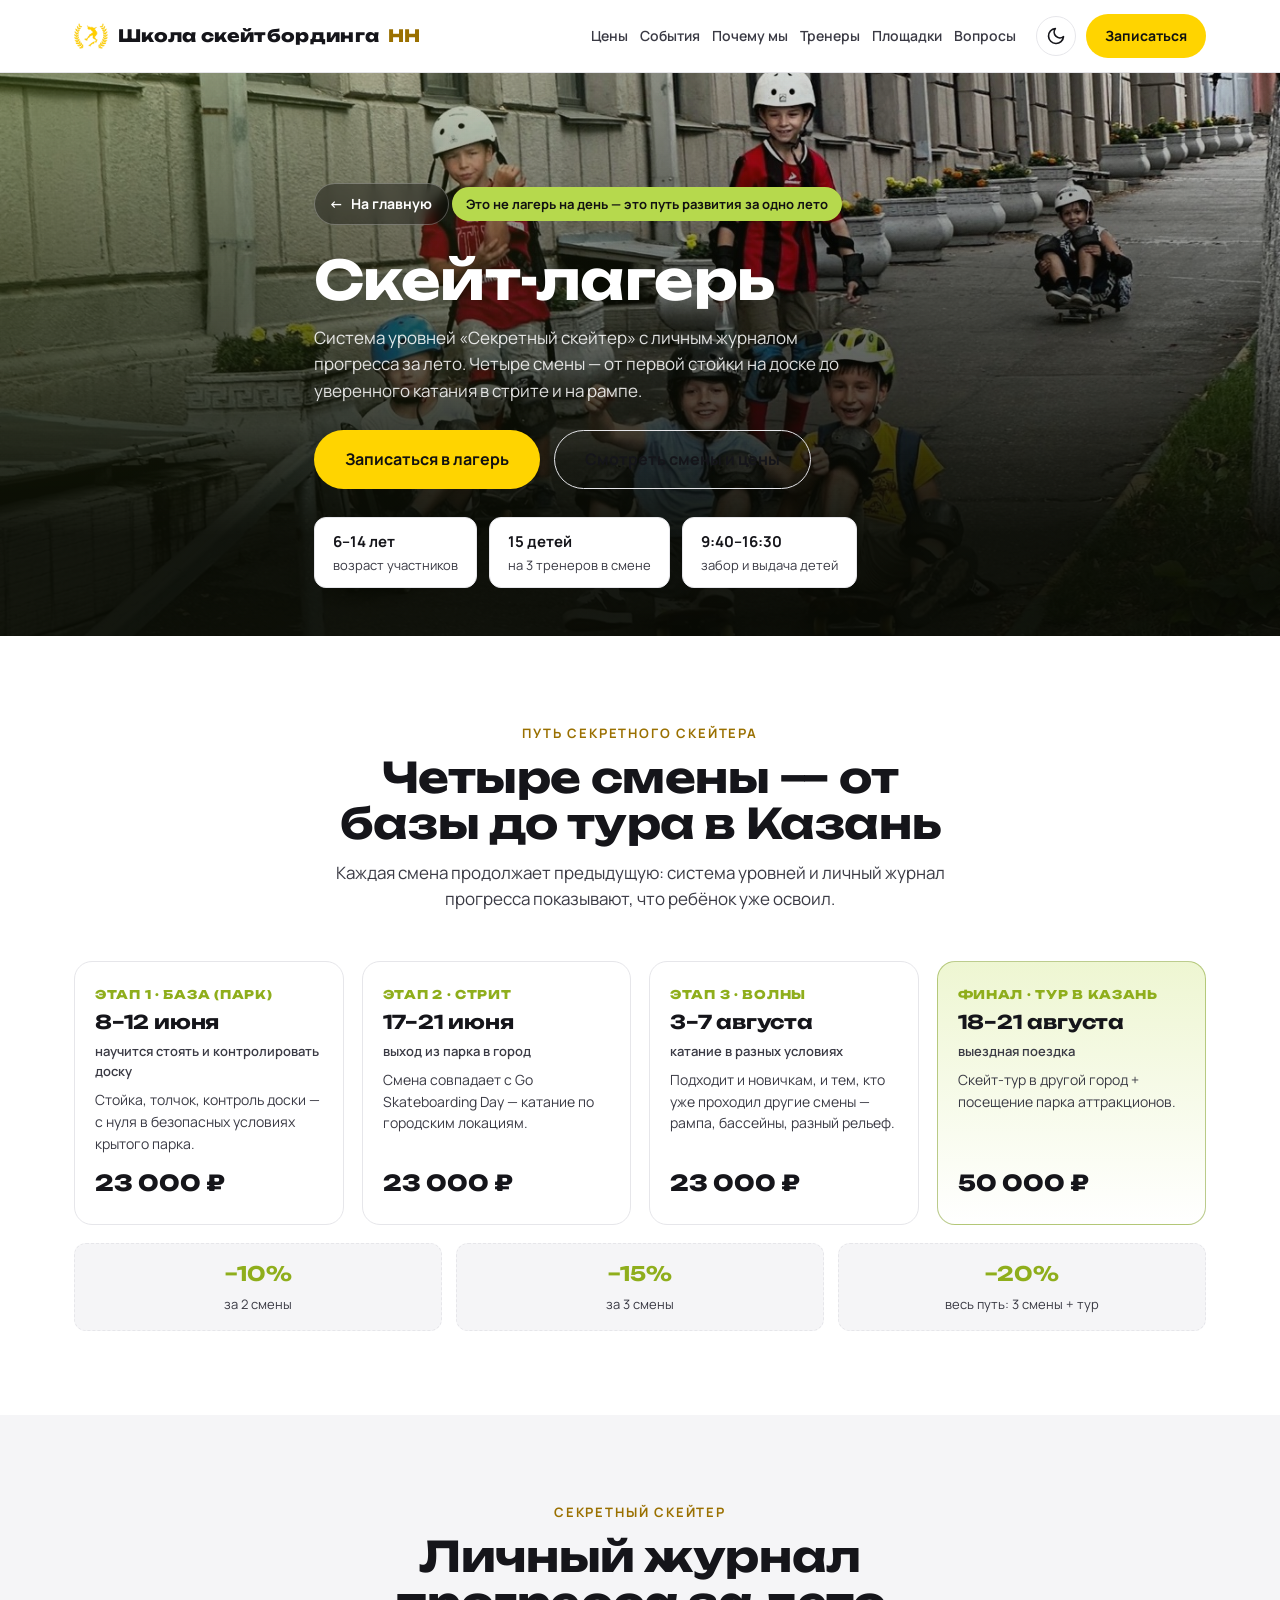
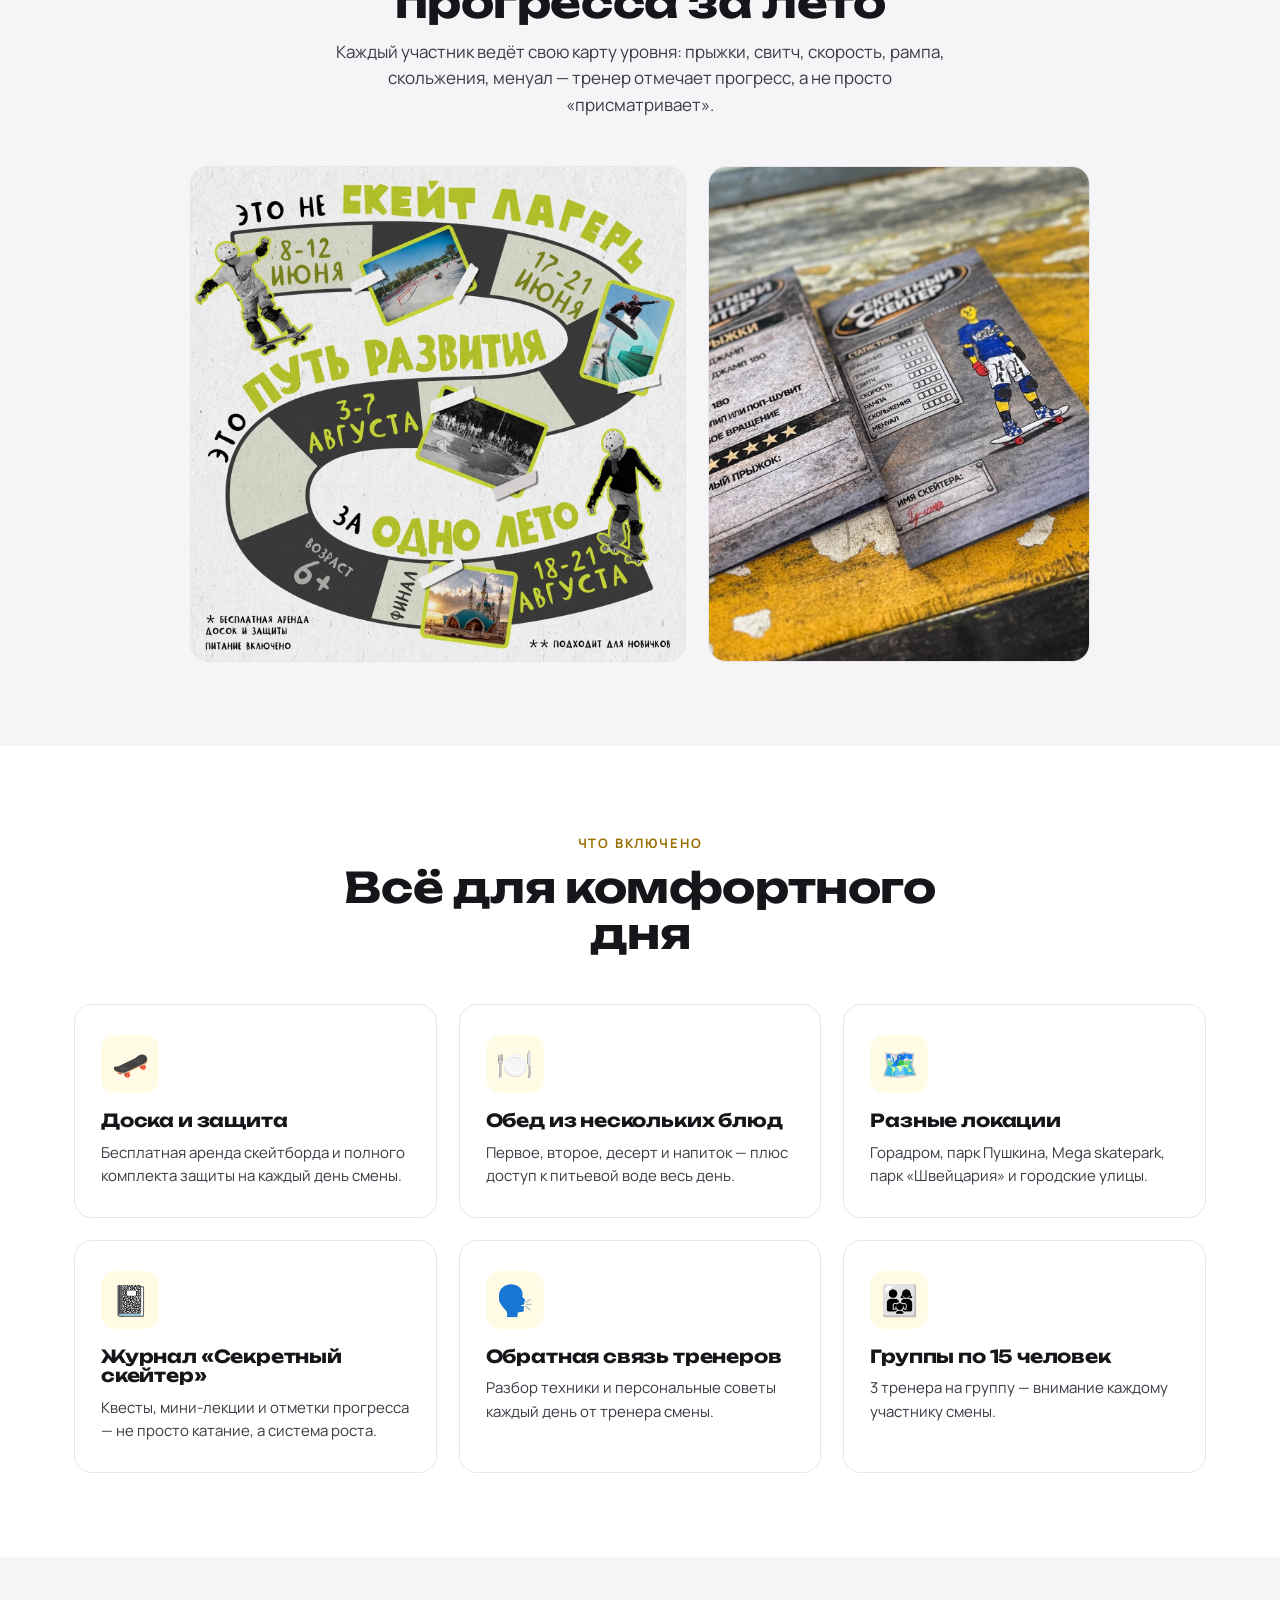
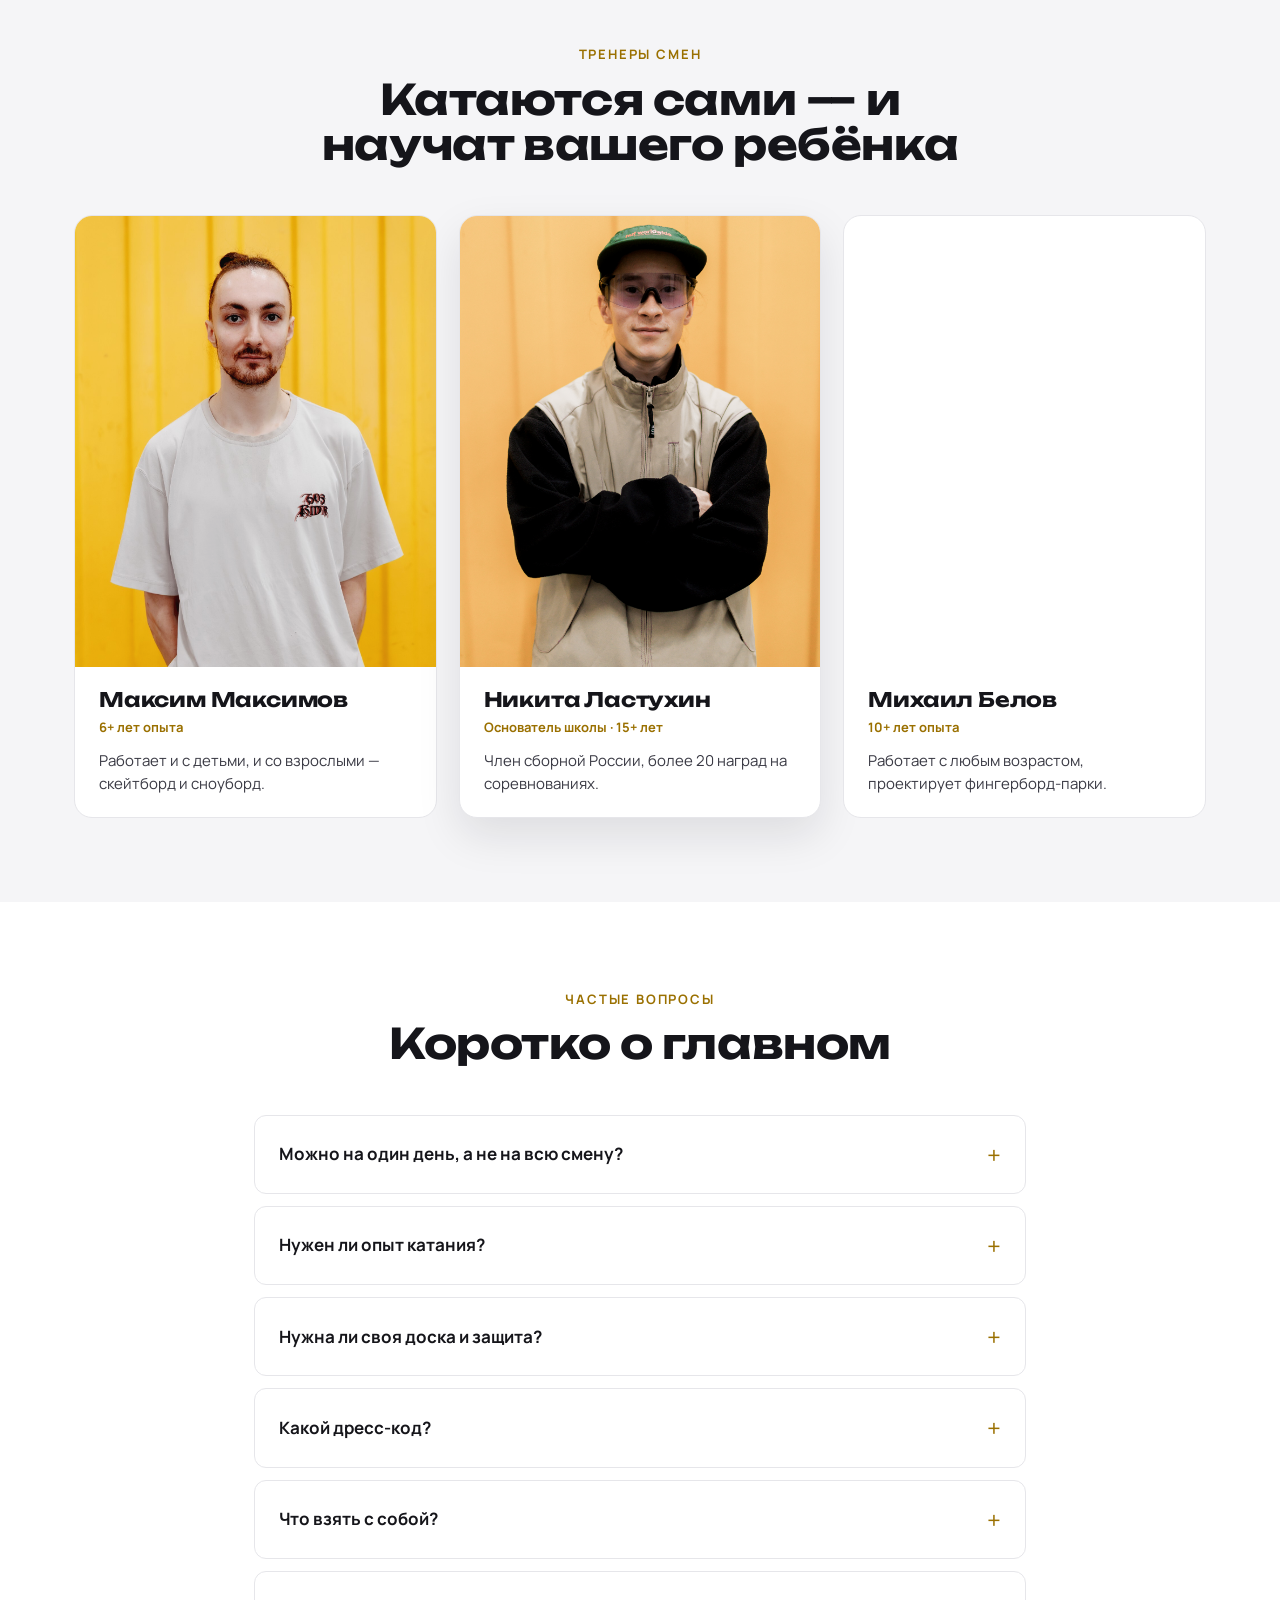
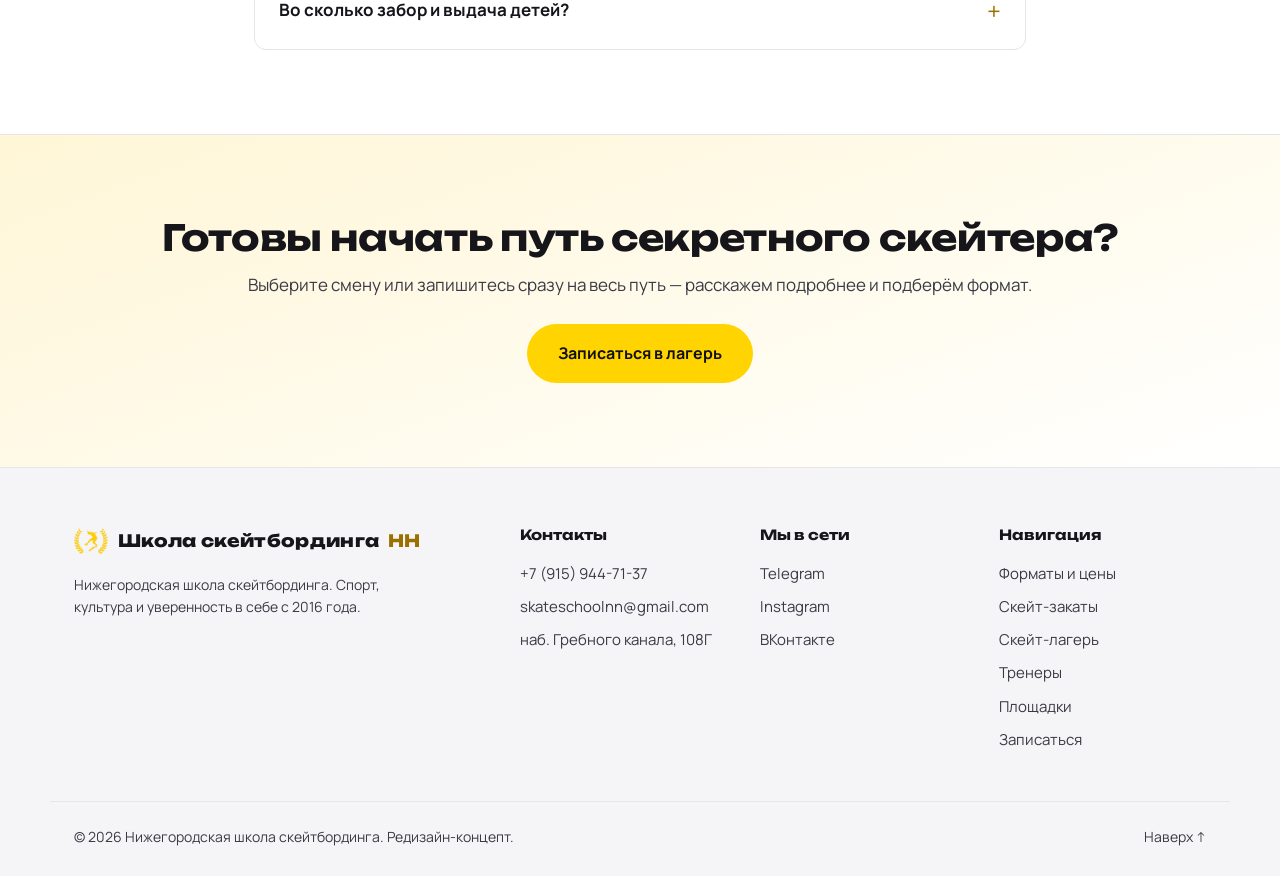
==== commit 80feb5c0: "in-site content admin: Q+W+E → password → WYSIWYG editing of texts & photos Static-site CMS layer, n" ====
--- a/skate-camp.html
+++ b/skate-camp.html
@@ -18,6 +18,7 @@
   <link rel="preconnect" href="https://fonts.gstatic.com" crossorigin />
   <link href="https://fonts.googleapis.com/css2?family=Unbounded:wght@400;600;700;800&family=Manrope:wght@400;500;600;700;800&display=swap" rel="stylesheet" />
   <link rel="stylesheet" href="styles.css?v=2" />
+  <link rel="stylesheet" href="admin.css?v=1" />
   <script>
     (function () {
       try {
@@ -314,6 +315,7 @@
     </div>
   </footer>
 
-  <script src="script.js?v=4"></script>
+  <script src="script.js?v=5"></script>
+  <script src="admin.js?v=2"></script>
 </body>
 </html>
--- a/admin.css
+++ b/admin.css
@@ -0,0 +1,122 @@
+/* ===== Админ-слой школы скейтбординга =====
+   Все элементы скрыты, пока не активирован редактор. Используем переменные
+   основной темы (--bg, --accent, --line…), поэтому автоматически совпадает
+   со светлой и тёмной темой сайта. */
+
+/* ---- overlay-модалки (пароль, токен) ---- */
+.ssnn-modal-backdrop {
+  position: fixed; inset: 0; z-index: 4000;
+  background: rgba(0,0,0,.6); backdrop-filter: blur(6px);
+  display: flex; align-items: center; justify-content: center; padding: 20px;
+  animation: ssnnFade .2s ease;
+}
+@keyframes ssnnFade { from { opacity: 0 } to { opacity: 1 } }
+.ssnn-modal {
+  width: 100%; max-width: 420px;
+  background: var(--bg-card, #18181c); border: 1px solid var(--line, #2a2a30);
+  border-radius: 18px; padding: 28px; box-shadow: 0 30px 80px rgba(0,0,0,.5);
+  color: var(--text, #f4f4f5); font-family: 'Manrope', system-ui, sans-serif;
+}
+.ssnn-modal h3 {
+  font-family: 'Unbounded', sans-serif; font-size: 20px; margin: 0 0 6px;
+  display: flex; align-items: center; gap: 8px;
+}
+.ssnn-modal p { color: var(--muted, #a1a1aa); font-size: 14px; margin: 0 0 18px; line-height: 1.5; }
+.ssnn-modal label { display: block; font-size: 12px; font-weight: 700; color: var(--muted, #a1a1aa); margin: 0 0 7px; }
+.ssnn-modal input[type="password"],
+.ssnn-modal input[type="text"] {
+  width: 100%; box-sizing: border-box; margin-bottom: 16px;
+  background: var(--bg-soft, #141417); border: 1px solid var(--line, #2a2a30);
+  border-radius: 12px; padding: 13px 15px; color: var(--text, #f4f4f5);
+  font-family: 'Manrope', sans-serif; font-size: 15px;
+}
+.ssnn-modal input:focus { outline: none; border-color: var(--accent, #ffd400); }
+.ssnn-modal__row { display: flex; gap: 10px; }
+.ssnn-modal__err { color: #ff6b6b; font-size: 13px; font-weight: 600; margin: -8px 0 14px; min-height: 16px; }
+.ssnn-modal a { color: var(--accent-text, #ffd400); }
+
+.ssnn-btn {
+  display: inline-flex; align-items: center; justify-content: center; gap: 7px;
+  font-family: 'Manrope', sans-serif; font-weight: 700; font-size: 14px;
+  padding: 11px 18px; border-radius: 999px; border: 1px solid transparent;
+  cursor: pointer; transition: transform .15s ease, background .15s, border-color .15s, color .15s;
+  white-space: nowrap; background: transparent; color: var(--text, #f4f4f5);
+}
+.ssnn-btn:hover { transform: translateY(-1px); }
+.ssnn-btn--primary { background: var(--accent, #ffd400); color: #111; }
+.ssnn-btn--primary:hover { background: var(--accent-2, #ffe357); }
+.ssnn-btn--ghost { border-color: var(--line, #2a2a30); color: var(--text, #f4f4f5); }
+.ssnn-btn--ghost:hover { border-color: var(--accent-text, #ffd400); color: var(--accent-text, #ffd400); }
+.ssnn-btn--danger { border-color: rgba(255,107,107,.4); color: #ff6b6b; }
+.ssnn-btn--danger:hover { background: rgba(255,107,107,.12); }
+.ssnn-btn:disabled { opacity: .5; cursor: default; transform: none; }
+
+/* ---- панель редактора (снизу) ---- */
+.ssnn-bar {
+  position: fixed; left: 50%; transform: translateX(-50%); bottom: 18px; z-index: 3900;
+  display: flex; align-items: center; gap: 10px; flex-wrap: wrap; justify-content: center;
+  background: var(--bg-card, #18181c); border: 1px solid var(--line, #2a2a30);
+  border-radius: 16px; padding: 10px 14px; box-shadow: 0 20px 60px rgba(0,0,0,.45);
+  max-width: calc(100vw - 24px); font-family: 'Manrope', sans-serif;
+}
+.ssnn-bar__brand {
+  display: flex; align-items: center; gap: 8px; font-weight: 800; font-size: 13px;
+  color: var(--text, #f4f4f5); padding-right: 6px; border-right: 1px solid var(--line, #2a2a30);
+}
+.ssnn-bar__dot { width: 9px; height: 9px; border-radius: 50%; background: var(--accent, #ffd400); box-shadow: 0 0 0 4px rgba(255,212,0,.2); }
+.ssnn-bar__status { font-size: 12px; color: var(--muted, #a1a1aa); font-weight: 600; }
+.ssnn-bar__status b { color: var(--accent-text, #ffd400); }
+
+/* подсветка редактируемых зон только в режиме редактора */
+body.ssnn-editing [data-ssnn-key] {
+  outline: 1px dashed rgba(255,212,0,.45); outline-offset: 3px;
+  border-radius: 3px; transition: outline-color .15s, background .15s; cursor: text;
+}
+body.ssnn-editing [data-ssnn-key]:hover { outline-color: var(--accent, #ffd400); background: rgba(255,212,0,.06); }
+body.ssnn-editing [data-ssnn-key][contenteditable="true"]:focus {
+  outline: 2px solid var(--accent, #ffd400); background: rgba(255,212,0,.08);
+}
+/* редактируемые картинки */
+body.ssnn-editing [data-ssnn-img] {
+  position: relative; cursor: pointer;
+  outline: 2px dashed rgba(255,212,0,.5); outline-offset: -2px;
+}
+body.ssnn-editing [data-ssnn-img]::after {
+  content: "📷 Заменить фото"; position: absolute; z-index: 5; left: 50%; top: 50%;
+  transform: translate(-50%,-50%); background: rgba(0,0,0,.72); color: #fff;
+  font-family: 'Manrope', sans-serif; font-weight: 700; font-size: 13px;
+  padding: 8px 14px; border-radius: 999px; pointer-events: none;
+  opacity: 0; transition: opacity .15s ease; white-space: nowrap;
+}
+body.ssnn-editing [data-ssnn-img]:hover::after { opacity: 1; }
+body.ssnn-editing [data-ssnn-img]:hover { outline-color: var(--accent, #ffd400); }
+
+/* баннер «есть неопубликованный черновик» (когда редактор закрыт) */
+.ssnn-draft-flag {
+  position: fixed; right: 16px; bottom: 16px; z-index: 3800;
+  display: flex; align-items: center; gap: 12px;
+  background: var(--bg-card, #18181c); border: 1px solid var(--accent, #ffd400);
+  border-radius: 14px; padding: 12px 16px; box-shadow: 0 16px 40px rgba(0,0,0,.4);
+  font-family: 'Manrope', sans-serif; font-size: 13px; color: var(--text, #f4f4f5); max-width: 320px;
+}
+.ssnn-draft-flag b { display: block; font-size: 13px; margin-bottom: 2px; }
+.ssnn-draft-flag span { color: var(--muted, #a1a1aa); font-size: 12px; }
+
+/* тосты */
+.ssnn-toasts { position: fixed; left: 50%; transform: translateX(-50%); top: 16px; z-index: 4200; display: flex; flex-direction: column; gap: 8px; align-items: center; pointer-events: none; }
+.ssnn-toast {
+  background: var(--bg-card, #18181c); border: 1px solid var(--line, #2a2a30);
+  border-left: 3px solid var(--accent, #ffd400); border-radius: 10px;
+  padding: 11px 16px; font-family: 'Manrope', sans-serif; font-size: 14px; font-weight: 600;
+  color: var(--text, #f4f4f5); box-shadow: 0 12px 30px rgba(0,0,0,.4);
+  animation: ssnnToast .25s ease; max-width: 90vw;
+}
+.ssnn-toast--err { border-left-color: #ff6b6b; }
+.ssnn-toast--ok { border-left-color: #6ede8a; }
+@keyframes ssnnToast { from { opacity: 0; transform: translateY(-8px) } to { opacity: 1; transform: none } }
+
+@media (max-width: 560px) {
+  .ssnn-bar { gap: 7px; padding: 9px 10px; bottom: 10px; }
+  .ssnn-btn { padding: 9px 12px; font-size: 13px; }
+  .ssnn-bar__brand, .ssnn-bar__status { display: none; }
+}
